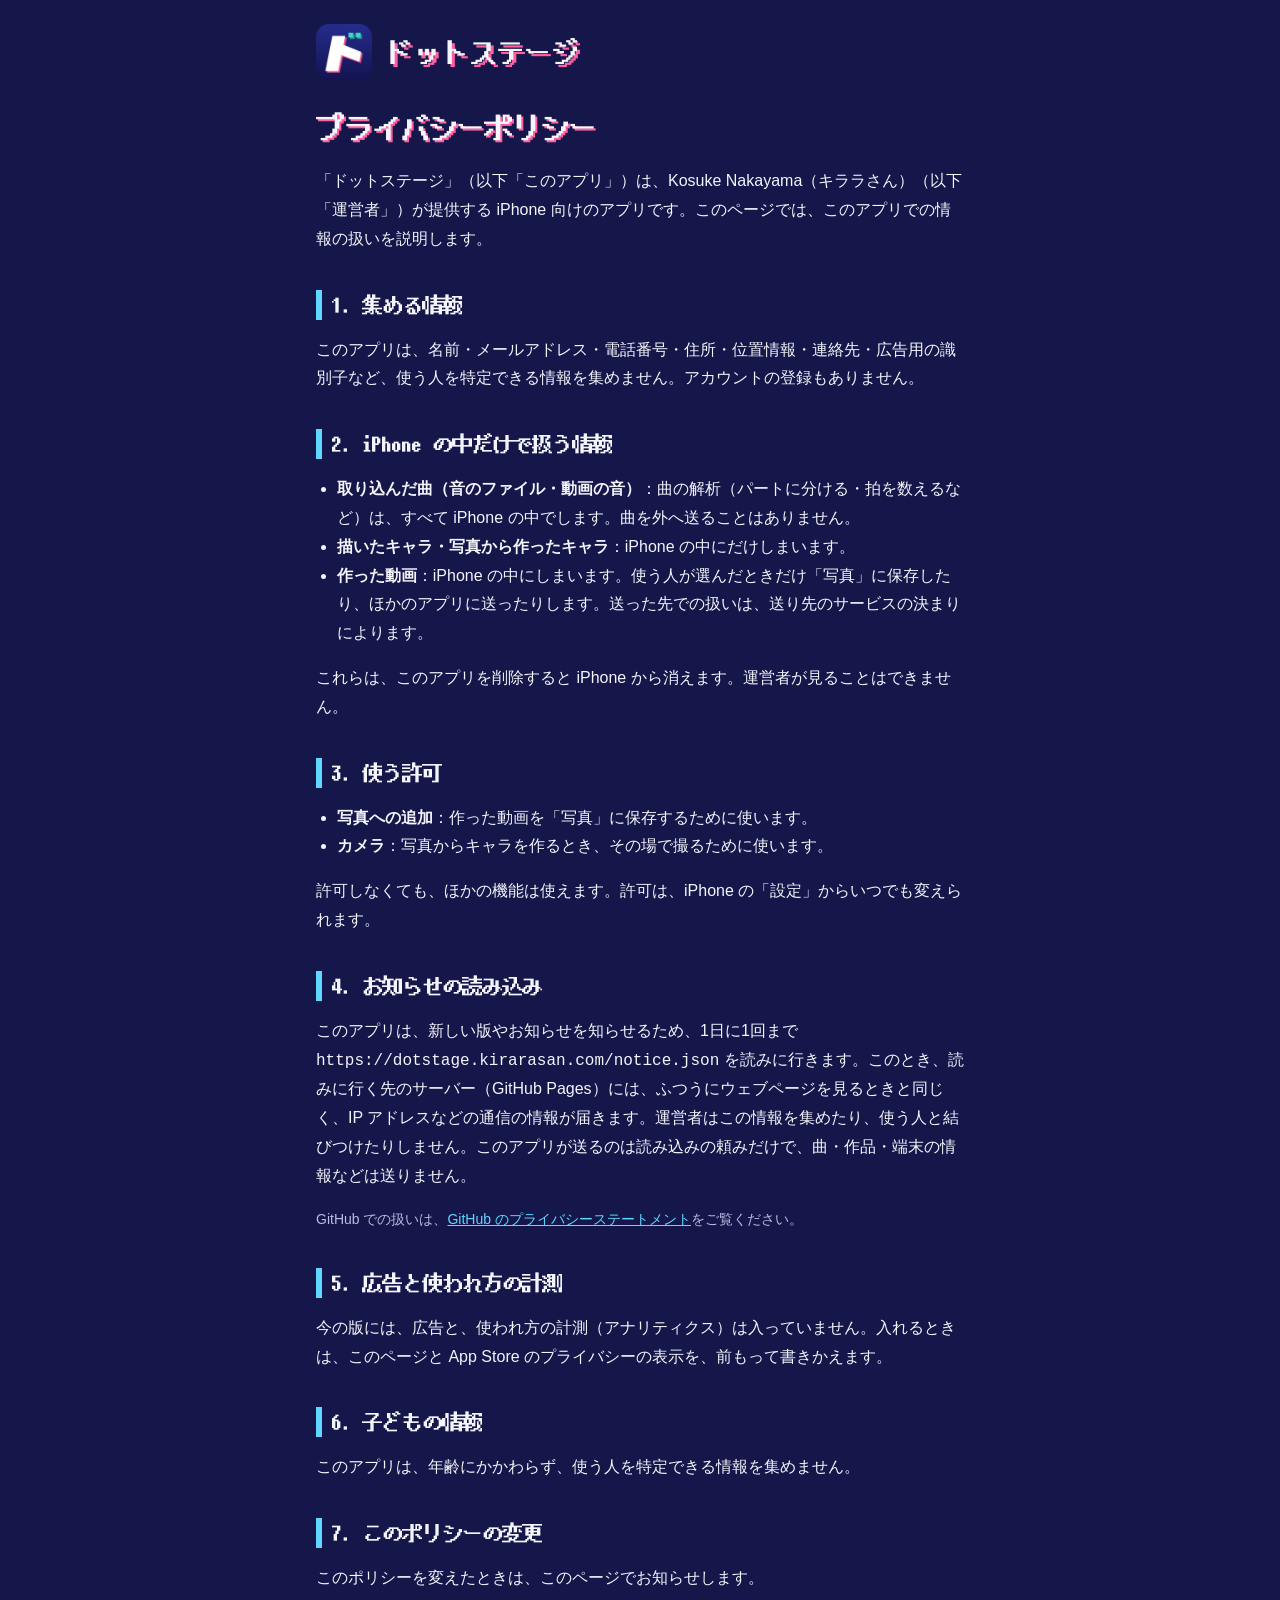
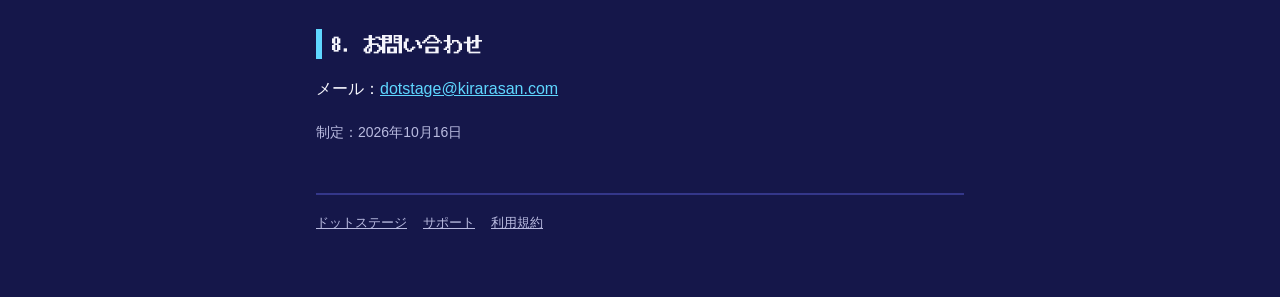
==== privacy.html @ dce0e2f5 "ドットステージのサイトとお知らせ（はじめ） プライバシーポリシー・サポート・利用規約・入口のページと、アプリが読む notice.json。  Co-Authored-By: Claude Opus " ====
<!doctype html>
<html lang="ja">
<head>
<meta charset="utf-8">
<meta name="viewport" content="width=device-width, initial-scale=1">
<title>プライバシーポリシー | ドットステージ</title>
<link rel="stylesheet" href="style.css">
<link rel="icon" href="icon.png">
</head>
<body>
<div class="wrap">
<header><a href="./"><img src="icon.png" alt=""><span class="logo">ドットステージ</span></a></header>

<h1>プライバシーポリシー</h1>
<p>「ドットステージ」（以下「このアプリ」）は、Kosuke Nakayama（キララさん）（以下「運営者」）が提供する iPhone 向けのアプリです。このページでは、このアプリでの情報の扱いを説明します。</p>

<h2>1. 集める情報</h2>
<p>このアプリは、名前・メールアドレス・電話番号・住所・位置情報・連絡先・広告用の識別子など、使う人を特定できる情報を集めません。アカウントの登録もありません。</p>

<h2>2. iPhone の中だけで扱う情報</h2>
<ul>
<li><b>取り込んだ曲（音のファイル・動画の音）</b>：曲の解析（パートに分ける・拍を数えるなど）は、すべて iPhone の中でします。曲を外へ送ることはありません。</li>
<li><b>描いたキャラ・写真から作ったキャラ</b>：iPhone の中にだけしまいます。</li>
<li><b>作った動画</b>：iPhone の中にしまいます。使う人が選んだときだけ「写真」に保存したり、ほかのアプリに送ったりします。送った先での扱いは、送り先のサービスの決まりによります。</li>
</ul>
<p>これらは、このアプリを削除すると iPhone から消えます。運営者が見ることはできません。</p>

<h2>3. 使う許可</h2>
<ul>
<li><b>写真への追加</b>：作った動画を「写真」に保存するために使います。</li>
<li><b>カメラ</b>：写真からキャラを作るとき、その場で撮るために使います。</li>
</ul>
<p>許可しなくても、ほかの機能は使えます。許可は、iPhone の「設定」からいつでも変えられます。</p>

<h2>4. お知らせの読み込み</h2>
<p>このアプリは、新しい版やお知らせを知らせるため、1日に1回まで <code>https://dotstage.kirarasan.com/notice.json</code> を読みに行きます。このとき、読みに行く先のサーバー（GitHub Pages）には、ふつうにウェブページを見るときと同じく、IP アドレスなどの通信の情報が届きます。運営者はこの情報を集めたり、使う人と結びつけたりしません。このアプリが送るのは読み込みの頼みだけで、曲・作品・端末の情報などは送りません。</p>
<p class="sub">GitHub での扱いは、<a href="https://docs.github.com/ja/site-policy/privacy-policies/github-general-privacy-statement">GitHub のプライバシーステートメント</a>をご覧ください。</p>

<h2>5. 広告と使われ方の計測</h2>
<p>今の版には、広告と、使われ方の計測（アナリティクス）は入っていません。入れるときは、このページと App Store のプライバシーの表示を、前もって書きかえます。</p>

<h2>6. 子どもの情報</h2>
<p>このアプリは、年齢にかかわらず、使う人を特定できる情報を集めません。</p>

<h2>7. このポリシーの変更</h2>
<p>このポリシーを変えたときは、このページでお知らせします。</p>

<h2>8. お問い合わせ</h2>
<p>メール：<a href="mailto:dotstage@kirarasan.com">dotstage@kirarasan.com</a></p>

<p class="sub">制定：2026年10月16日</p>

<footer><a href="./">ドットステージ</a><a href="support.html">サポート</a><a href="terms.html">利用規約</a></footer>
</div>
</body>
</html>
---- style.css ----
/* ドットステージのサイト（お知らせ・プライバシーポリシー・サポート・利用規約）。色はアプリのアイコン（紺の地・白・ピンクの影・水色） */
@font-face { font-family: "PixelMplus12B"; src: url("fonts/PixelMplus12-Bold.ttf") format("truetype"); font-display: swap; }
:root { --bg: #15174a; --panel: #1f2263; --text: #f4f4fb; --sub: #b9bbe0; --pink: #ff5fa2; --cyan: #5fd7ff; --line: #34378a; }
* { box-sizing: border-box; }
html { -webkit-text-size-adjust: 100%; }
body { margin: 0; background: var(--bg); color: var(--text); font: 16px/1.8 -apple-system, "Hiragino Sans", "Hiragino Kaku Gothic ProN", "Noto Sans JP", sans-serif; }
a { color: var(--cyan); }
.wrap { max-width: 680px; margin: 0 auto; padding: 24px 16px 64px; }
header { display: flex; align-items: center; gap: 14px; margin-bottom: 28px; }
header img { width: 56px; height: 56px; border-radius: 13px; image-rendering: auto; }
header a { color: inherit; text-decoration: none; display: flex; align-items: center; gap: 14px; }
.logo { font-family: "PixelMplus12B", monospace; font-size: 26px; letter-spacing: 0.06em; text-shadow: 3px 3px 0 var(--pink); }
h1 { font-family: "PixelMplus12B", monospace; font-size: 28px; line-height: 1.4; margin: 8px 0 20px; text-shadow: 2px 2px 0 var(--pink); }
h2 { font-family: "PixelMplus12B", monospace; font-size: 20px; line-height: 1.5; margin: 36px 0 10px; padding-left: 10px; border-left: 6px solid var(--cyan); }
h3 { font-size: 17px; margin: 24px 0 6px; }
p, li { color: var(--text); }
.sub { color: var(--sub); font-size: 14px; }
ul { padding-left: 1.3em; }
.card { background: var(--panel); border: 2px solid var(--line); border-radius: 10px; padding: 14px 16px; margin: 14px 0; }
nav.pages { display: grid; gap: 10px; margin: 24px 0; }
nav.pages a { display: block; background: var(--panel); border: 2px solid var(--line); border-radius: 10px; padding: 14px 16px; color: var(--text); text-decoration: none; font-family: "PixelMplus12B", monospace; font-size: 18px; }
nav.pages a:hover, nav.pages a:focus { border-color: var(--cyan); }
footer { margin-top: 48px; padding-top: 16px; border-top: 2px solid var(--line); color: var(--sub); font-size: 13px; display: flex; flex-wrap: wrap; gap: 8px 16px; }
footer a { color: var(--sub); }
.todo { background: #5a2140; color: #ffd6e7; padding: 0 4px; border-radius: 3px; }
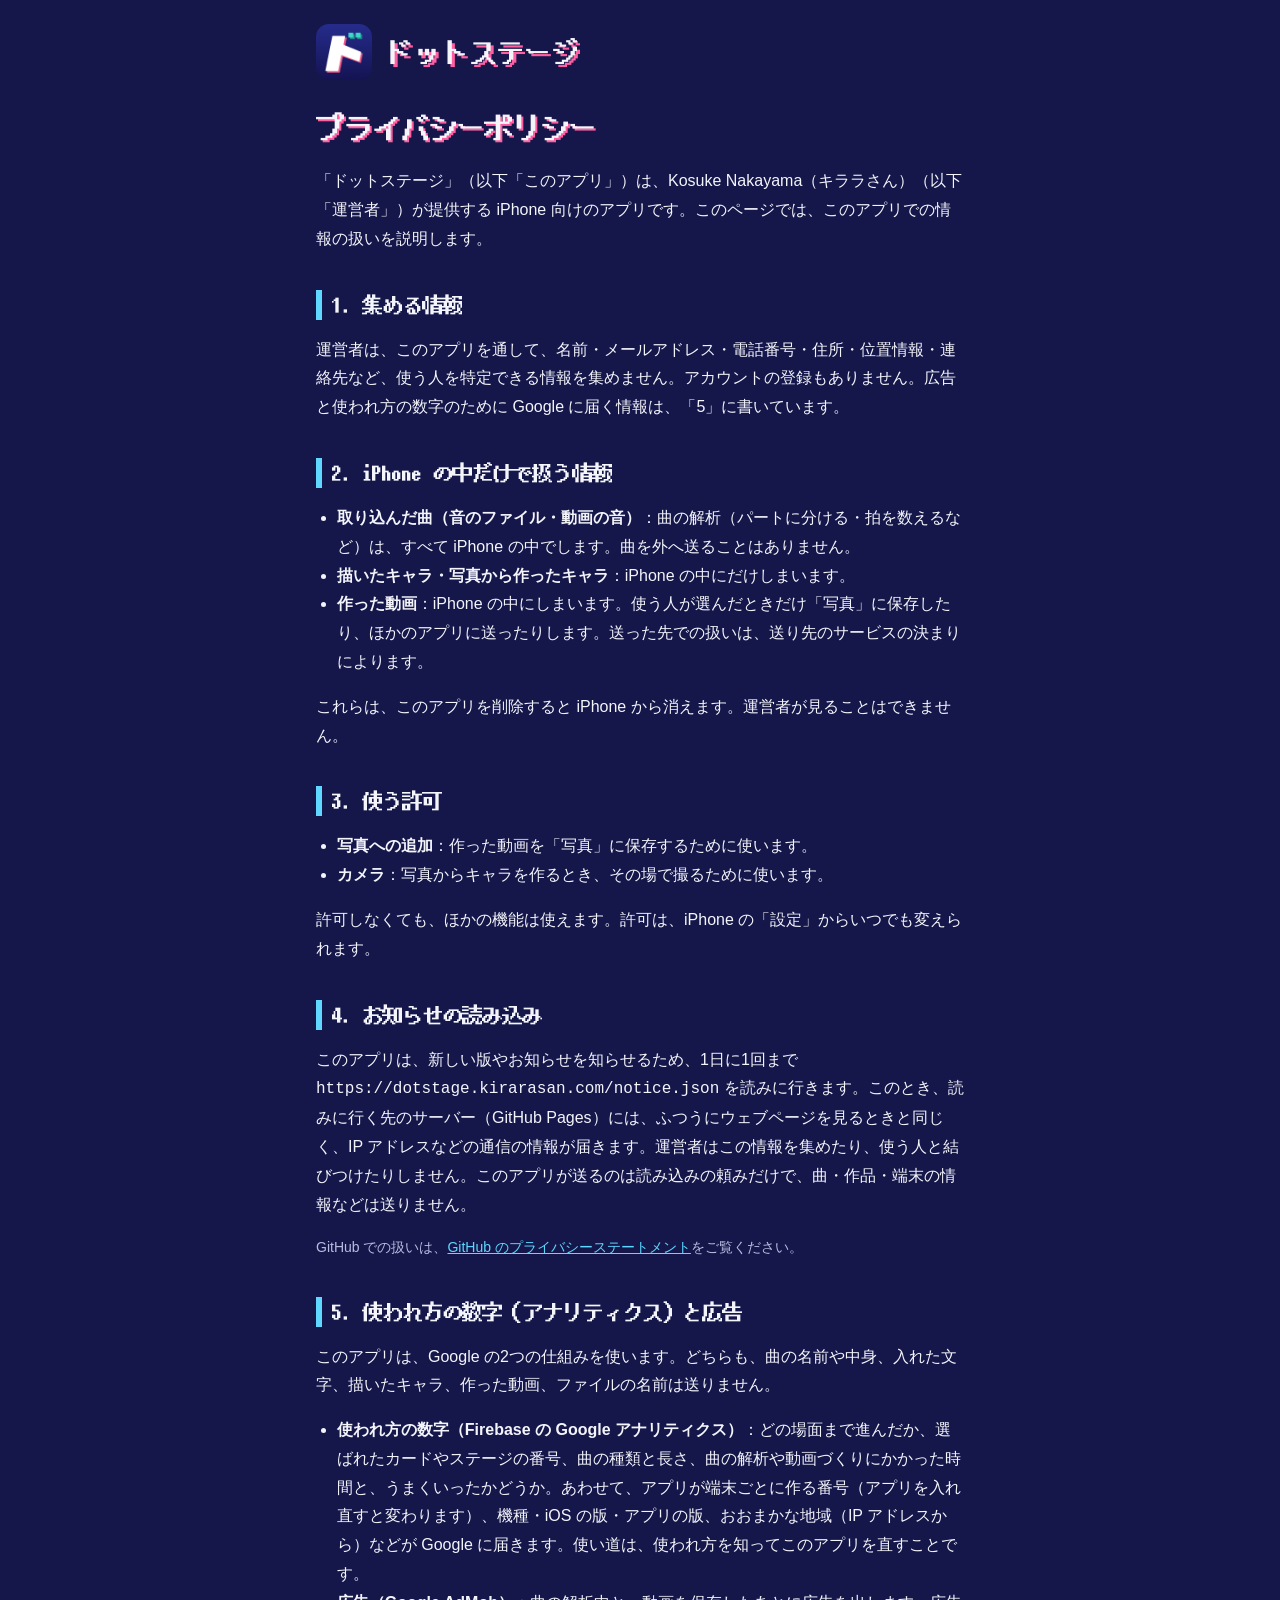
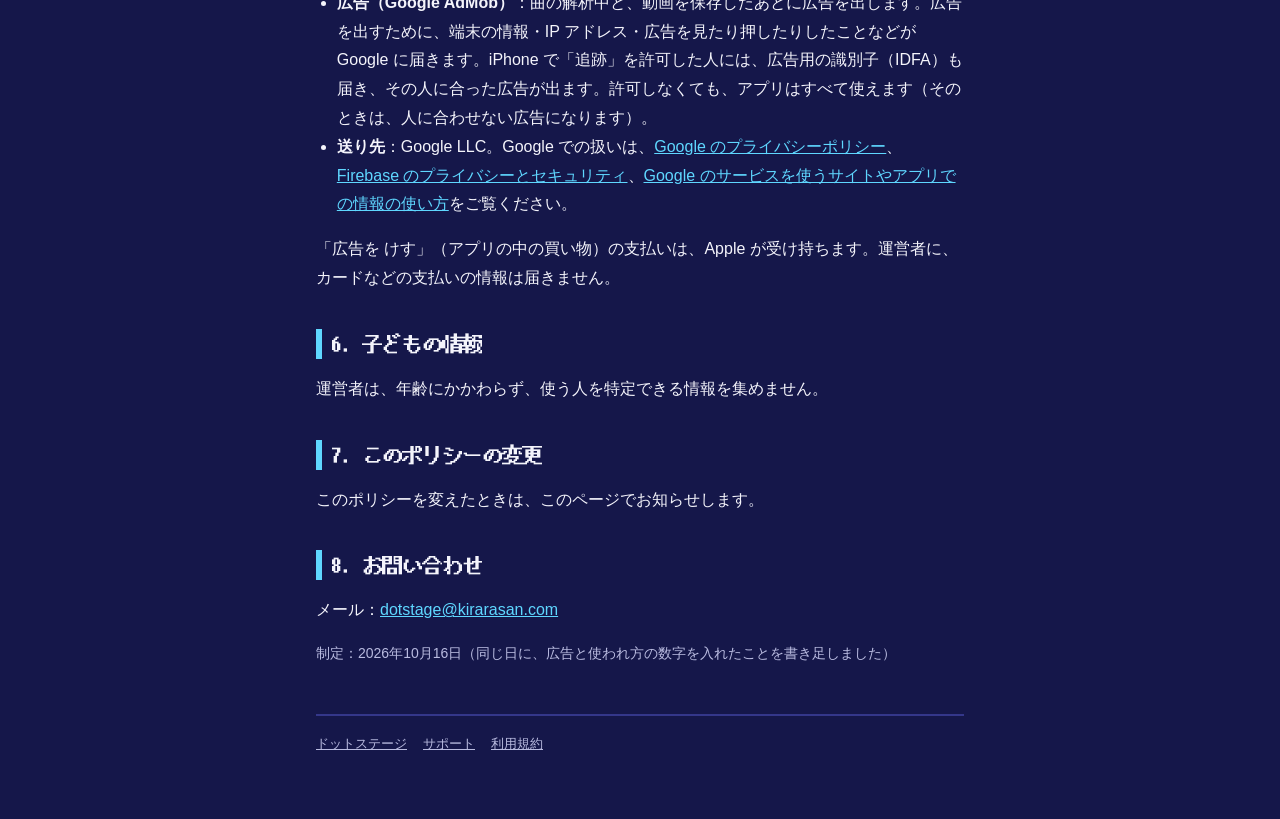
==== commit 806992c4: "プライバシーポリシーに広告と使われ方の数字を、サポートに「広告を けす」と復元を書き足す Co-Authored-By: Claude Opus 5.5 <noreply@anthropic.com>" ====
--- a/privacy.html
+++ b/privacy.html
@@ -15,7 +15,7 @@
 <p>「ドットステージ」（以下「このアプリ」）は、Kosuke Nakayama（キララさん）（以下「運営者」）が提供する iPhone 向けのアプリです。このページでは、このアプリでの情報の扱いを説明します。</p>
 
 <h2>1. 集める情報</h2>
-<p>このアプリは、名前・メールアドレス・電話番号・住所・位置情報・連絡先・広告用の識別子など、使う人を特定できる情報を集めません。アカウントの登録もありません。</p>
+<p>運営者は、このアプリを通して、名前・メールアドレス・電話番号・住所・位置情報・連絡先など、使う人を特定できる情報を集めません。アカウントの登録もありません。広告と使われ方の数字のために Google に届く情報は、「5」に書いています。</p>
 
 <h2>2. iPhone の中だけで扱う情報</h2>
 <ul>
@@ -36,11 +36,17 @@
 <p>このアプリは、新しい版やお知らせを知らせるため、1日に1回まで <code>https://dotstage.kirarasan.com/notice.json</code> を読みに行きます。このとき、読みに行く先のサーバー（GitHub Pages）には、ふつうにウェブページを見るときと同じく、IP アドレスなどの通信の情報が届きます。運営者はこの情報を集めたり、使う人と結びつけたりしません。このアプリが送るのは読み込みの頼みだけで、曲・作品・端末の情報などは送りません。</p>
 <p class="sub">GitHub での扱いは、<a href="https://docs.github.com/ja/site-policy/privacy-policies/github-general-privacy-statement">GitHub のプライバシーステートメント</a>をご覧ください。</p>
 
-<h2>5. 広告と使われ方の計測</h2>
-<p>今の版には、広告と、使われ方の計測（アナリティクス）は入っていません。入れるときは、このページと App Store のプライバシーの表示を、前もって書きかえます。</p>
+<h2>5. 使われ方の数字（アナリティクス）と広告</h2>
+<p>このアプリは、Google の2つの仕組みを使います。どちらも、曲の名前や中身、入れた文字、描いたキャラ、作った動画、ファイルの名前は送りません。</p>
+<ul>
+<li><b>使われ方の数字（Firebase の Google アナリティクス）</b>：どの場面まで進んだか、選ばれたカードやステージの番号、曲の種類と長さ、曲の解析や動画づくりにかかった時間と、うまくいったかどうか。あわせて、アプリが端末ごとに作る番号（アプリを入れ直すと変わります）、機種・iOS の版・アプリの版、おおまかな地域（IP アドレスから）などが Google に届きます。使い道は、使われ方を知ってこのアプリを直すことです。</li>
+<li><b>広告（Google AdMob）</b>：曲の解析中と、動画を保存したあとに広告を出します。広告を出すために、端末の情報・IP アドレス・広告を見たり押したりしたことなどが Google に届きます。iPhone で「追跡」を許可した人には、広告用の識別子（IDFA）も届き、その人に合った広告が出ます。許可しなくても、アプリはすべて使えます（そのときは、人に合わせない広告になります）。</li>
+<li><b>送り先</b>：Google LLC。Google での扱いは、<a href="https://policies.google.com/privacy?hl=ja">Google のプライバシーポリシー</a>、<a href="https://firebase.google.com/support/privacy?hl=ja">Firebase のプライバシーとセキュリティ</a>、<a href="https://policies.google.com/technologies/partner-sites?hl=ja">Google のサービスを使うサイトやアプリでの情報の使い方</a>をご覧ください。</li>
+</ul>
+<p>「広告を けす」（アプリの中の買い物）の支払いは、Apple が受け持ちます。運営者に、カードなどの支払いの情報は届きません。</p>
 
 <h2>6. 子どもの情報</h2>
-<p>このアプリは、年齢にかかわらず、使う人を特定できる情報を集めません。</p>
+<p>運営者は、年齢にかかわらず、使う人を特定できる情報を集めません。</p>
 
 <h2>7. このポリシーの変更</h2>
 <p>このポリシーを変えたときは、このページでお知らせします。</p>
@@ -48,7 +54,7 @@
 <h2>8. お問い合わせ</h2>
 <p>メール：<a href="mailto:dotstage@kirarasan.com">dotstage@kirarasan.com</a></p>
 
-<p class="sub">制定：2026年10月16日</p>
+<p class="sub">制定：2026年10月16日（同じ日に、広告と使われ方の数字を入れたことを書き足しました）</p>
 
 <footer><a href="./">ドットステージ</a><a href="support.html">サポート</a><a href="terms.html">利用規約</a></footer>
 </div>
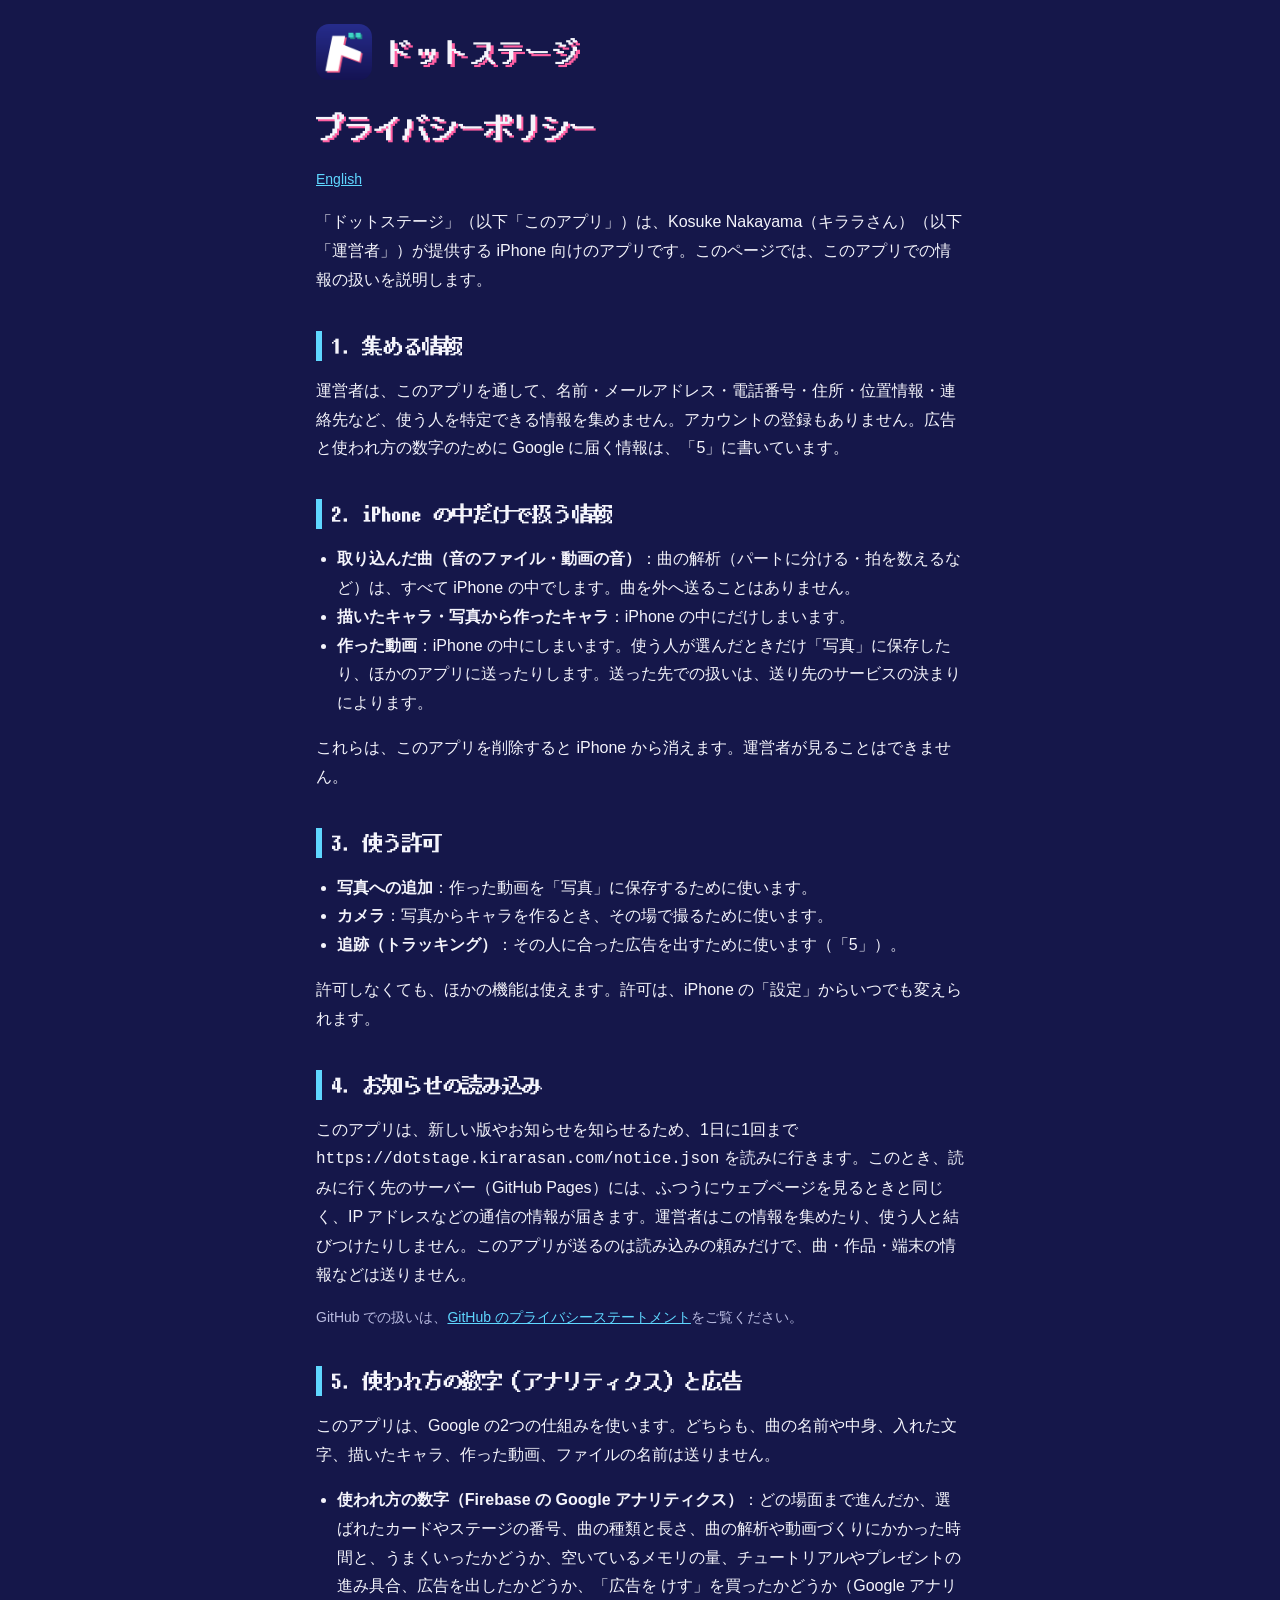
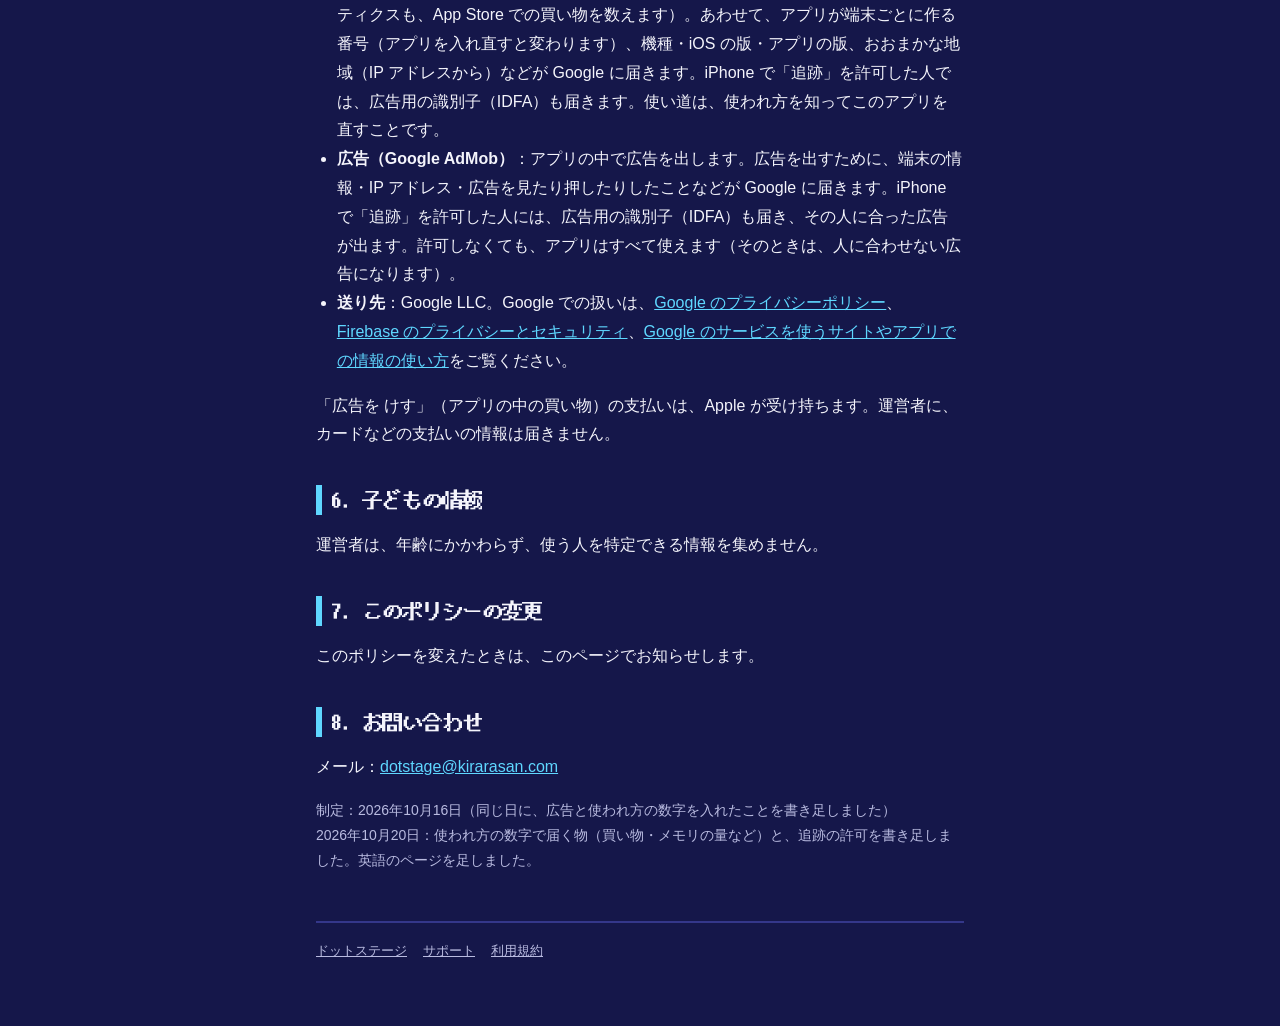
==== commit b0730fc7: "プライバシーポリシーに、使われ方の数字で届く物と追跡の許可を書き足す。英語のページと app-ads.txt を足す" ====
--- a/privacy.html
+++ b/privacy.html
@@ -12,6 +12,7 @@
 <header><a href="./"><img src="icon.png" alt=""><span class="logo">ドットステージ</span></a></header>
 
 <h1>プライバシーポリシー</h1>
+<p class="sub"><a href="privacy-en.html" lang="en">English</a></p>
 <p>「ドットステージ」（以下「このアプリ」）は、Kosuke Nakayama（キララさん）（以下「運営者」）が提供する iPhone 向けのアプリです。このページでは、このアプリでの情報の扱いを説明します。</p>
 
 <h2>1. 集める情報</h2>
@@ -29,6 +30,7 @@
 <ul>
 <li><b>写真への追加</b>：作った動画を「写真」に保存するために使います。</li>
 <li><b>カメラ</b>：写真からキャラを作るとき、その場で撮るために使います。</li>
+<li><b>追跡（トラッキング）</b>：その人に合った広告を出すために使います（「5」）。</li>
 </ul>
 <p>許可しなくても、ほかの機能は使えます。許可は、iPhone の「設定」からいつでも変えられます。</p>
 
@@ -39,8 +41,8 @@
 <h2>5. 使われ方の数字（アナリティクス）と広告</h2>
 <p>このアプリは、Google の2つの仕組みを使います。どちらも、曲の名前や中身、入れた文字、描いたキャラ、作った動画、ファイルの名前は送りません。</p>
 <ul>
-<li><b>使われ方の数字（Firebase の Google アナリティクス）</b>：どの場面まで進んだか、選ばれたカードやステージの番号、曲の種類と長さ、曲の解析や動画づくりにかかった時間と、うまくいったかどうか。あわせて、アプリが端末ごとに作る番号（アプリを入れ直すと変わります）、機種・iOS の版・アプリの版、おおまかな地域（IP アドレスから）などが Google に届きます。使い道は、使われ方を知ってこのアプリを直すことです。</li>
-<li><b>広告（Google AdMob）</b>：曲の解析中と、動画を保存したあとに広告を出します。広告を出すために、端末の情報・IP アドレス・広告を見たり押したりしたことなどが Google に届きます。iPhone で「追跡」を許可した人には、広告用の識別子（IDFA）も届き、その人に合った広告が出ます。許可しなくても、アプリはすべて使えます（そのときは、人に合わせない広告になります）。</li>
+<li><b>使われ方の数字（Firebase の Google アナリティクス）</b>：どの場面まで進んだか、選ばれたカードやステージの番号、曲の種類と長さ、曲の解析や動画づくりにかかった時間と、うまくいったかどうか、空いているメモリの量、チュートリアルやプレゼントの進み具合、広告を出したかどうか、「広告を けす」を買ったかどうか（Google アナリティクスも、App Store での買い物を数えます）。あわせて、アプリが端末ごとに作る番号（アプリを入れ直すと変わります）、機種・iOS の版・アプリの版、おおまかな地域（IP アドレスから）などが Google に届きます。iPhone で「追跡」を許可した人では、広告用の識別子（IDFA）も届きます。使い道は、使われ方を知ってこのアプリを直すことです。</li>
+<li><b>広告（Google AdMob）</b>：アプリの中で広告を出します。広告を出すために、端末の情報・IP アドレス・広告を見たり押したりしたことなどが Google に届きます。iPhone で「追跡」を許可した人には、広告用の識別子（IDFA）も届き、その人に合った広告が出ます。許可しなくても、アプリはすべて使えます（そのときは、人に合わせない広告になります）。</li>
 <li><b>送り先</b>：Google LLC。Google での扱いは、<a href="https://policies.google.com/privacy?hl=ja">Google のプライバシーポリシー</a>、<a href="https://firebase.google.com/support/privacy?hl=ja">Firebase のプライバシーとセキュリティ</a>、<a href="https://policies.google.com/technologies/partner-sites?hl=ja">Google のサービスを使うサイトやアプリでの情報の使い方</a>をご覧ください。</li>
 </ul>
 <p>「広告を けす」（アプリの中の買い物）の支払いは、Apple が受け持ちます。運営者に、カードなどの支払いの情報は届きません。</p>
@@ -54,7 +56,7 @@
 <h2>8. お問い合わせ</h2>
 <p>メール：<a href="mailto:dotstage@kirarasan.com">dotstage@kirarasan.com</a></p>
 
-<p class="sub">制定：2026年10月16日（同じ日に、広告と使われ方の数字を入れたことを書き足しました）</p>
+<p class="sub">制定：2026年10月16日（同じ日に、広告と使われ方の数字を入れたことを書き足しました）<br>2026年10月20日：使われ方の数字で届く物（買い物・メモリの量など）と、追跡の許可を書き足しました。英語のページを足しました。</p>
 
 <footer><a href="./">ドットステージ</a><a href="support.html">サポート</a><a href="terms.html">利用規約</a></footer>
 </div>
